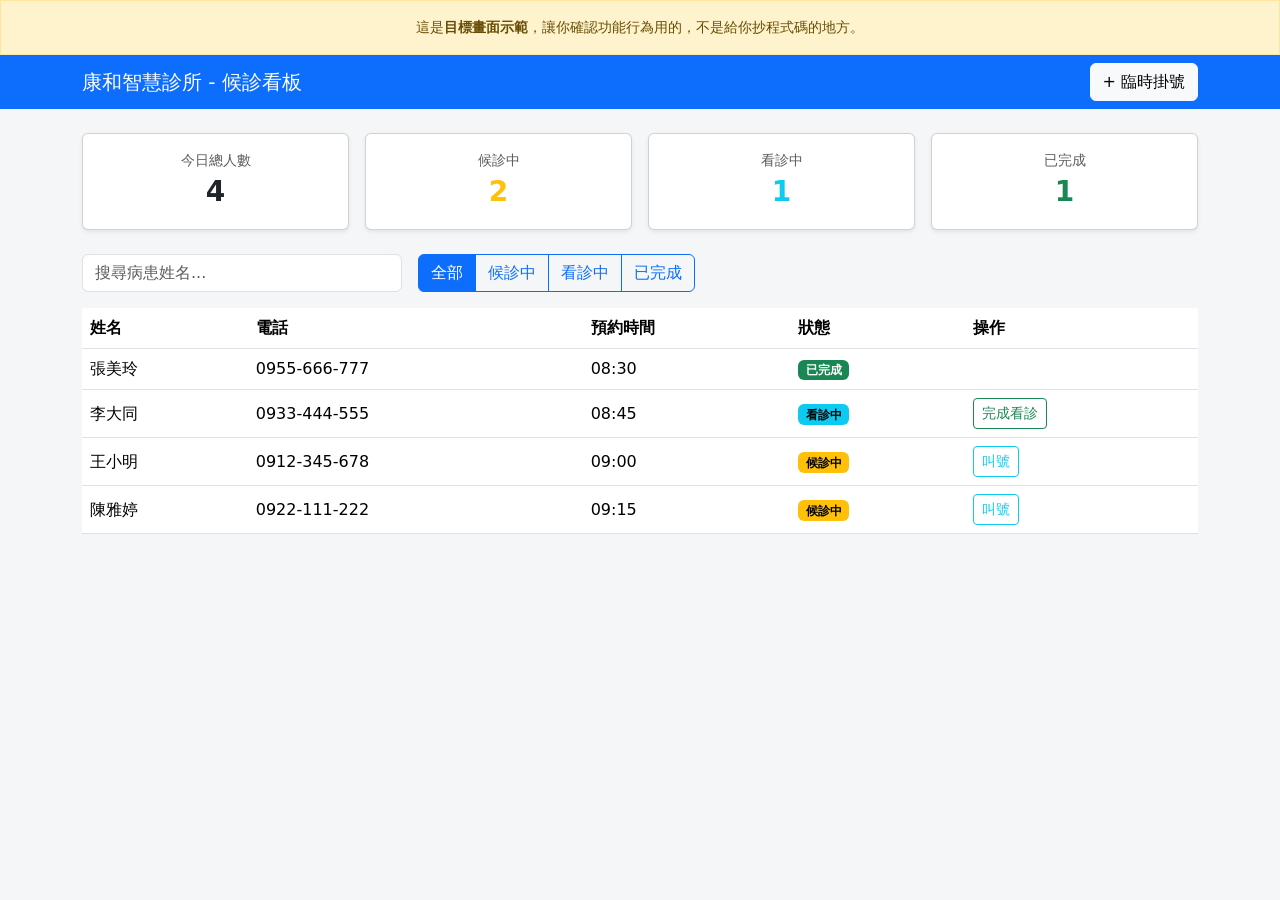
==== docs/medical-demo/index.html @ 6f90714c "Add medical workshop tutorial page and enrich Bob best-practices docs Restyle docs site to single-pa" ====
<!DOCTYPE html>
<html lang="zh-Hant">
<head>
  <meta charset="UTF-8" />
  <meta name="viewport" content="width=device-width, initial-scale=1.0" />
  <title>目標畫面（線上示範）— 康和智慧診所候診看板</title>
  <link
    href="https://cdn.jsdelivr.net/npm/bootstrap@5.3.3/dist/css/bootstrap.min.css"
    rel="stylesheet"
  />
  <link href="assets/css/style.css" rel="stylesheet" />
</head>
<body>
  <div class="alert alert-warning rounded-0 mb-0 text-center small">
    這是<strong>目標畫面示範</strong>，讓你確認功能行為用的，不是給你抄程式碼的地方。
  </div>

  <nav class="navbar navbar-dark bg-primary mb-4">
    <div class="container d-flex justify-content-between">
      <span class="navbar-brand mb-0 h1">康和智慧診所 - 候診看板</span>
      <button
        type="button"
        class="btn btn-light"
        data-bs-toggle="modal"
        data-bs-target="#addPatientModal"
      >
        + 臨時掛號
      </button>
    </div>
  </nav>

  <main class="container pb-5">
    <div class="row g-3 mb-4">
      <div class="col-6 col-md-3">
        <div class="card text-center shadow-sm">
          <div class="card-body">
            <div class="text-body-secondary small">今日總人數</div>
            <div class="fs-3 fw-bold" id="stat-total">0</div>
          </div>
        </div>
      </div>
      <div class="col-6 col-md-3">
        <div class="card text-center shadow-sm">
          <div class="card-body">
            <div class="text-body-secondary small">候診中</div>
            <div class="fs-3 fw-bold text-warning" id="stat-waiting">0</div>
          </div>
        </div>
      </div>
      <div class="col-6 col-md-3">
        <div class="card text-center shadow-sm">
          <div class="card-body">
            <div class="text-body-secondary small">看診中</div>
            <div class="fs-3 fw-bold text-info" id="stat-in-consultation">0</div>
          </div>
        </div>
      </div>
      <div class="col-6 col-md-3">
        <div class="card text-center shadow-sm">
          <div class="card-body">
            <div class="text-body-secondary small">已完成</div>
            <div class="fs-3 fw-bold text-success" id="stat-done">0</div>
          </div>
        </div>
      </div>
    </div>

    <div class="d-flex flex-column flex-md-row gap-3 mb-3 align-items-md-center">
      <input
        type="text"
        id="search-input"
        class="form-control"
        style="max-width: 20rem"
        placeholder="搜尋病患姓名..."
      />
      <div class="btn-group" role="group" id="filter-buttons" aria-label="狀態篩選">
        <button type="button" class="btn btn-outline-primary active" data-status="all">全部</button>
        <button type="button" class="btn btn-outline-primary" data-status="waiting">候診中</button>
        <button type="button" class="btn btn-outline-primary" data-status="in-consultation">看診中</button>
        <button type="button" class="btn btn-outline-primary" data-status="done">已完成</button>
      </div>
    </div>

    <div class="table-responsive">
      <table class="table table-hover align-middle bg-white">
        <thead>
          <tr>
            <th>姓名</th>
            <th>電話</th>
            <th>預約時間</th>
            <th>狀態</th>
            <th>操作</th>
          </tr>
        </thead>
        <tbody id="patient-table-body">
          <!-- render() 會把病患資料渲染到這裡 -->
        </tbody>
      </table>
    </div>
  </main>

  <div class="modal fade" id="addPatientModal" tabindex="-1" aria-hidden="true">
    <div class="modal-dialog">
      <div class="modal-content">
        <form id="add-patient-form" novalidate>
          <div class="modal-header">
            <h5 class="modal-title">臨時掛號</h5>
            <button type="button" class="btn-close" data-bs-dismiss="modal" aria-label="Close"></button>
          </div>
          <div class="modal-body">
            <div class="alert alert-danger d-none" id="form-error"></div>
            <div class="mb-3">
              <label for="patient-name" class="form-label">姓名 <span class="text-danger">*</span></label>
              <input type="text" class="form-control" id="patient-name" />
            </div>
            <div class="mb-3">
              <label for="patient-phone" class="form-label">電話</label>
              <input type="text" class="form-control" id="patient-phone" />
            </div>
            <div class="mb-3">
              <label for="patient-time" class="form-label">到診時間</label>
              <input type="time" class="form-control" id="patient-time" />
            </div>
          </div>
          <div class="modal-footer">
            <button type="button" class="btn btn-secondary" data-bs-dismiss="modal">取消</button>
            <button type="submit" class="btn btn-primary">送出掛號</button>
          </div>
        </form>
      </div>
    </div>
  </div>

  <script src="https://cdn.jsdelivr.net/npm/bootstrap@5.3.3/dist/js/bootstrap.bundle.min.js"></script>
  <script src="assets/js/app.js"></script>
</body>
</html>
---- docs/medical-demo/assets/css/style.css ----
body {
  background-color: #f4f6f8;
}
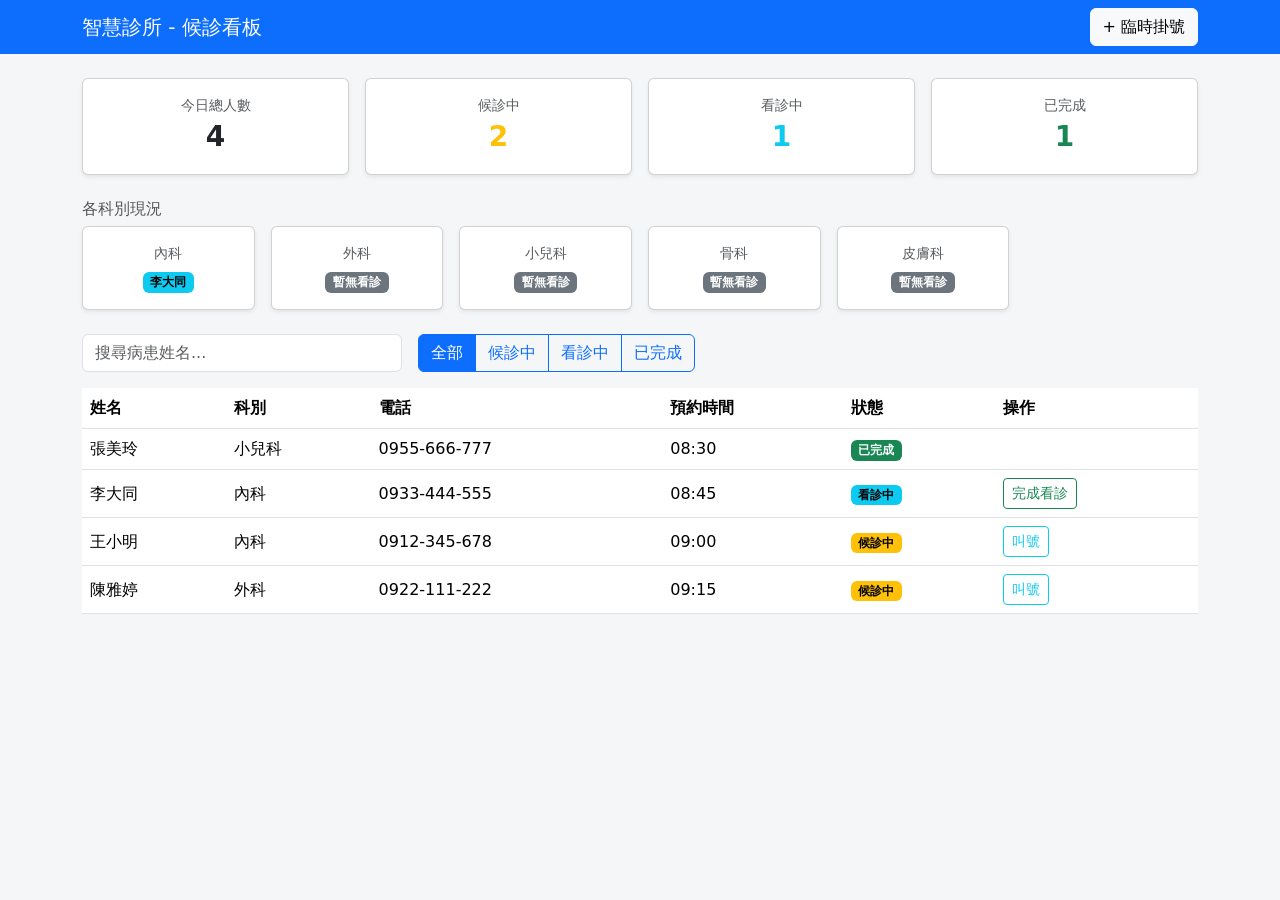
==== commit 2f2a776e: "Add department queue board to demo, rebrand and simplify tutorial - medical-demo: implement the depa" ====
--- a/docs/medical-demo/index.html
+++ b/docs/medical-demo/index.html
@@ -3,7 +3,7 @@
 <head>
   <meta charset="UTF-8" />
   <meta name="viewport" content="width=device-width, initial-scale=1.0" />
-  <title>目標畫面（線上示範）— 康和智慧診所候診看板</title>
+  <title>目標畫面（線上示範）— 智慧診所候診看板</title>
   <link
     href="https://cdn.jsdelivr.net/npm/bootstrap@5.3.3/dist/css/bootstrap.min.css"
     rel="stylesheet"
@@ -11,13 +11,9 @@
   <link href="assets/css/style.css" rel="stylesheet" />
 </head>
 <body>
-  <div class="alert alert-warning rounded-0 mb-0 text-center small">
-    這是<strong>目標畫面示範</strong>，讓你確認功能行為用的，不是給你抄程式碼的地方。
-  </div>
-
   <nav class="navbar navbar-dark bg-primary mb-4">
     <div class="container d-flex justify-content-between">
-      <span class="navbar-brand mb-0 h1">康和智慧診所 - 候診看板</span>
+      <span class="navbar-brand mb-0 h1">智慧診所 - 候診看板</span>
       <button
         type="button"
         class="btn btn-light"
@@ -65,6 +61,11 @@
       </div>
     </div>
 
+    <h2 class="h6 text-body-secondary mb-2">各科別現況</h2>
+    <div class="row g-3 mb-4" id="department-status">
+      <!-- renderDepartmentStatus() 會把各科別現況渲染到這裡 -->
+    </div>
+
     <div class="d-flex flex-column flex-md-row gap-3 mb-3 align-items-md-center">
       <input
         type="text"
@@ -86,6 +87,7 @@
         <thead>
           <tr>
             <th>姓名</th>
+            <th>科別</th>
             <th>電話</th>
             <th>預約時間</th>
             <th>狀態</th>
@@ -114,6 +116,16 @@
               <input type="text" class="form-control" id="patient-name" />
             </div>
             <div class="mb-3">
+              <label for="patient-department" class="form-label">科別 <span class="text-danger">*</span></label>
+              <select class="form-select" id="patient-department">
+                <option value="內科" selected>內科</option>
+                <option value="外科">外科</option>
+                <option value="小兒科">小兒科</option>
+                <option value="骨科">骨科</option>
+                <option value="皮膚科">皮膚科</option>
+              </select>
+            </div>
+            <div class="mb-3">
               <label for="patient-phone" class="form-label">電話</label>
               <input type="text" class="form-control" id="patient-phone" />
             </div>
